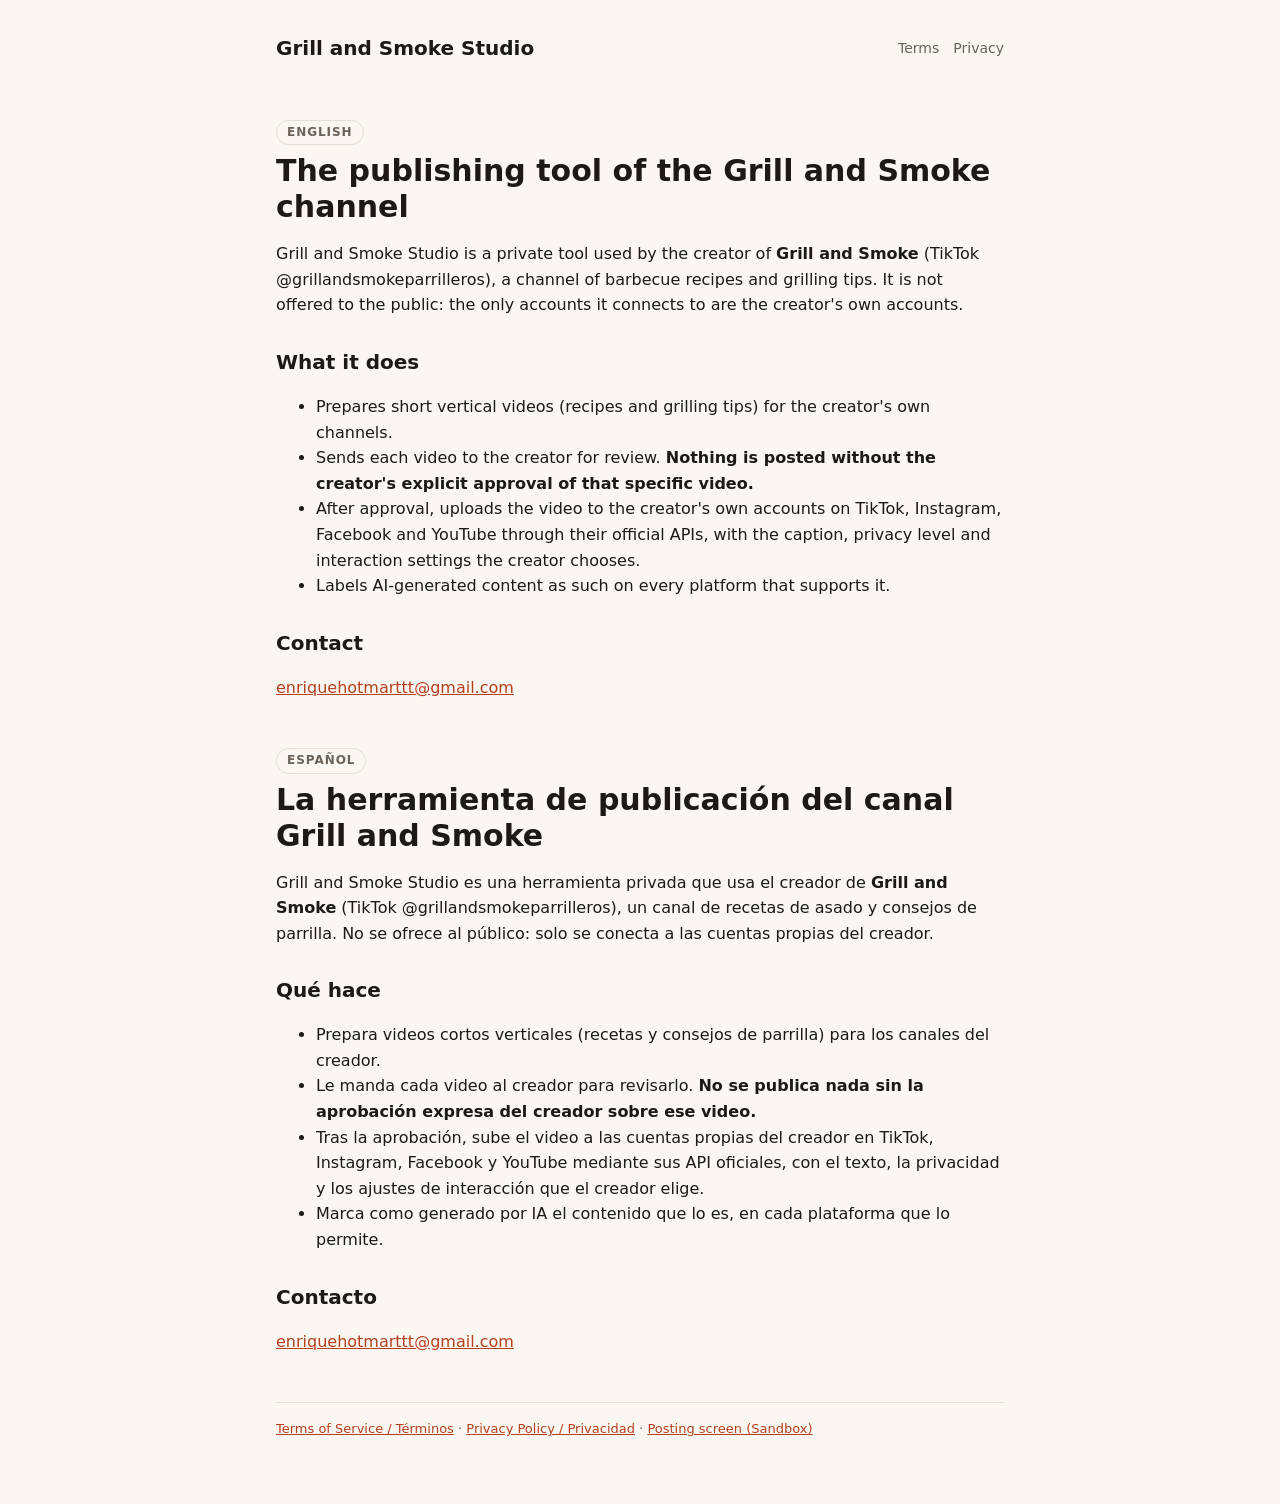
==== index.html @ 349bbd98 "Sitio de Grill and Smoke Studio: index, términos, privacidad, callback y pantalla Sandbox Co-Authore" ====
<!doctype html>
<html lang="en">
<head>
<meta charset="utf-8">
<meta name="viewport" content="width=device-width, initial-scale=1">
<title>Grill and Smoke Studio</title>
<meta name="description" content="Grill and Smoke Studio: the publishing tool of the Grill and Smoke barbecue channel.">
<link rel="stylesheet" href="estilo.css">
</head>
<body>
<main>
<header>
  <a class="marca" href="./">Grill and Smoke Studio</a>
  <nav><a href="terms.html">Terms</a><a href="privacy.html">Privacy</a></nav>
</header>

<span class="idioma">English</span>
<h1>The publishing tool of the Grill and Smoke channel</h1>
<p>Grill and Smoke Studio is a private tool used by the creator of <strong>Grill and Smoke</strong>
(TikTok @grillandsmokeparrilleros), a channel of barbecue recipes and grilling tips. It is not
offered to the public: the only accounts it connects to are the creator's own accounts.</p>
<h2>What it does</h2>
<ul>
  <li>Prepares short vertical videos (recipes and grilling tips) for the creator's own channels.</li>
  <li>Sends each video to the creator for review. <strong>Nothing is posted without the creator's
      explicit approval of that specific video.</strong></li>
  <li>After approval, uploads the video to the creator's own accounts on TikTok, Instagram,
      Facebook and YouTube through their official APIs, with the caption, privacy level and
      interaction settings the creator chooses.</li>
  <li>Labels AI-generated content as such on every platform that supports it.</li>
</ul>
<h2>Contact</h2>
<p><a href="mailto:enriquehotmarttt@gmail.com">enriquehotmarttt@gmail.com</a></p>

<span class="idioma">Español</span>
<h1>La herramienta de publicación del canal Grill and Smoke</h1>
<p>Grill and Smoke Studio es una herramienta privada que usa el creador de <strong>Grill and Smoke</strong>
(TikTok @grillandsmokeparrilleros), un canal de recetas de asado y consejos de parrilla. No se ofrece
al público: solo se conecta a las cuentas propias del creador.</p>
<h2>Qué hace</h2>
<ul>
  <li>Prepara videos cortos verticales (recetas y consejos de parrilla) para los canales del creador.</li>
  <li>Le manda cada video al creador para revisarlo. <strong>No se publica nada sin la aprobación
      expresa del creador sobre ese video.</strong></li>
  <li>Tras la aprobación, sube el video a las cuentas propias del creador en TikTok, Instagram,
      Facebook y YouTube mediante sus API oficiales, con el texto, la privacidad y los ajustes de
      interacción que el creador elige.</li>
  <li>Marca como generado por IA el contenido que lo es, en cada plataforma que lo permite.</li>
</ul>
<h2>Contacto</h2>
<p><a href="mailto:enriquehotmarttt@gmail.com">enriquehotmarttt@gmail.com</a></p>

<footer><a href="terms.html">Terms of Service / Términos</a> · <a href="privacy.html">Privacy Policy / Privacidad</a> · <a href="publicar.html">Posting screen (Sandbox)</a></footer>
</main>
</body>
</html>
---- estilo.css ----
:root{--fondo:#faf7f2;--texto:#1d1a16;--suave:#6b6259;--acento:#b5401f;--borde:#e4ddd3;--tarjeta:#fff}
@media (prefers-color-scheme:dark){:root{--fondo:#161412;--texto:#f1ece6;--suave:#a89f95;--acento:#ff7a4d;--borde:#332e29;--tarjeta:#1f1c19}}
*{box-sizing:border-box}
body{margin:0;background:var(--fondo);color:var(--texto);font:16px/1.6 system-ui,-apple-system,"Segoe UI",Roboto,sans-serif}
main{max-width:760px;margin:0 auto;padding:32px 16px 64px}
header{display:flex;justify-content:space-between;align-items:center;gap:12px;flex-wrap:wrap;margin-bottom:24px}
header a.marca{font-weight:800;font-size:20px;color:var(--texto);text-decoration:none}
nav a{color:var(--suave);margin-left:14px;text-decoration:none;font-size:14px}
nav a:hover{color:var(--acento)}
h1{font-size:30px;line-height:1.2;margin:8px 0 12px}
h2{font-size:20px;margin:28px 0 8px}
a{color:var(--acento)}
.idioma{display:inline-block;font-size:12px;font-weight:700;letter-spacing:.08em;text-transform:uppercase;color:var(--suave);border:1px solid var(--borde);border-radius:999px;padding:2px 10px;margin-top:32px}
.tarjeta{background:var(--tarjeta);border:1px solid var(--borde);border-radius:14px;padding:20px}
footer{margin-top:48px;color:var(--suave);font-size:13px;border-top:1px solid var(--borde);padding-top:16px}
code{background:var(--tarjeta);border:1px solid var(--borde);border-radius:6px;padding:1px 6px;word-break:break-all}
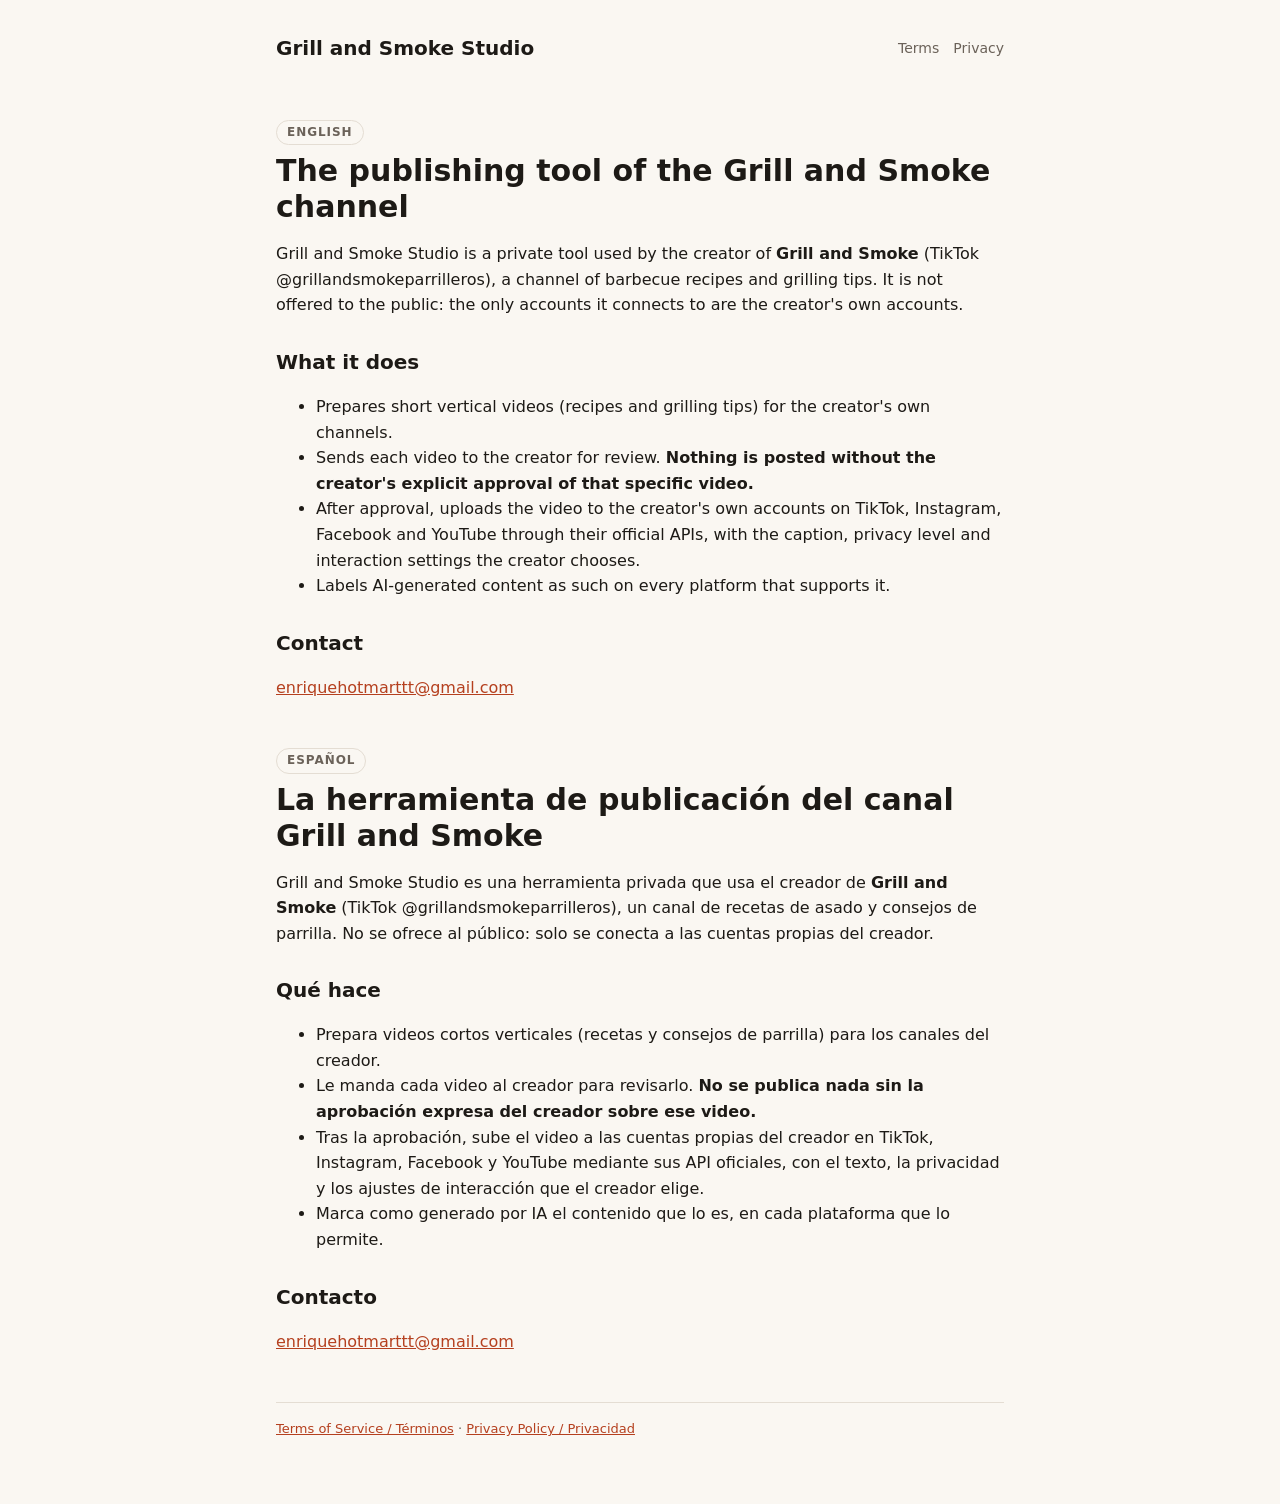
==== commit 79263662: "Pantalla de publicación del demo de TikTok (post.html) contra el servidor privado; el callback le de" ====
--- a/index.html
+++ b/index.html
@@ -50,7 +50,7 @@
 <h2>Contacto</h2>
 <p><a href="mailto:enriquehotmarttt@gmail.com">enriquehotmarttt@gmail.com</a></p>
 
-<footer><a href="terms.html">Terms of Service / Términos</a> · <a href="privacy.html">Privacy Policy / Privacidad</a> · <a href="publicar.html">Posting screen (Sandbox)</a></footer>
+<footer><a href="terms.html">Terms of Service / Términos</a> · <a href="privacy.html">Privacy Policy / Privacidad</a></footer>
 </main>
 </body>
 </html>
